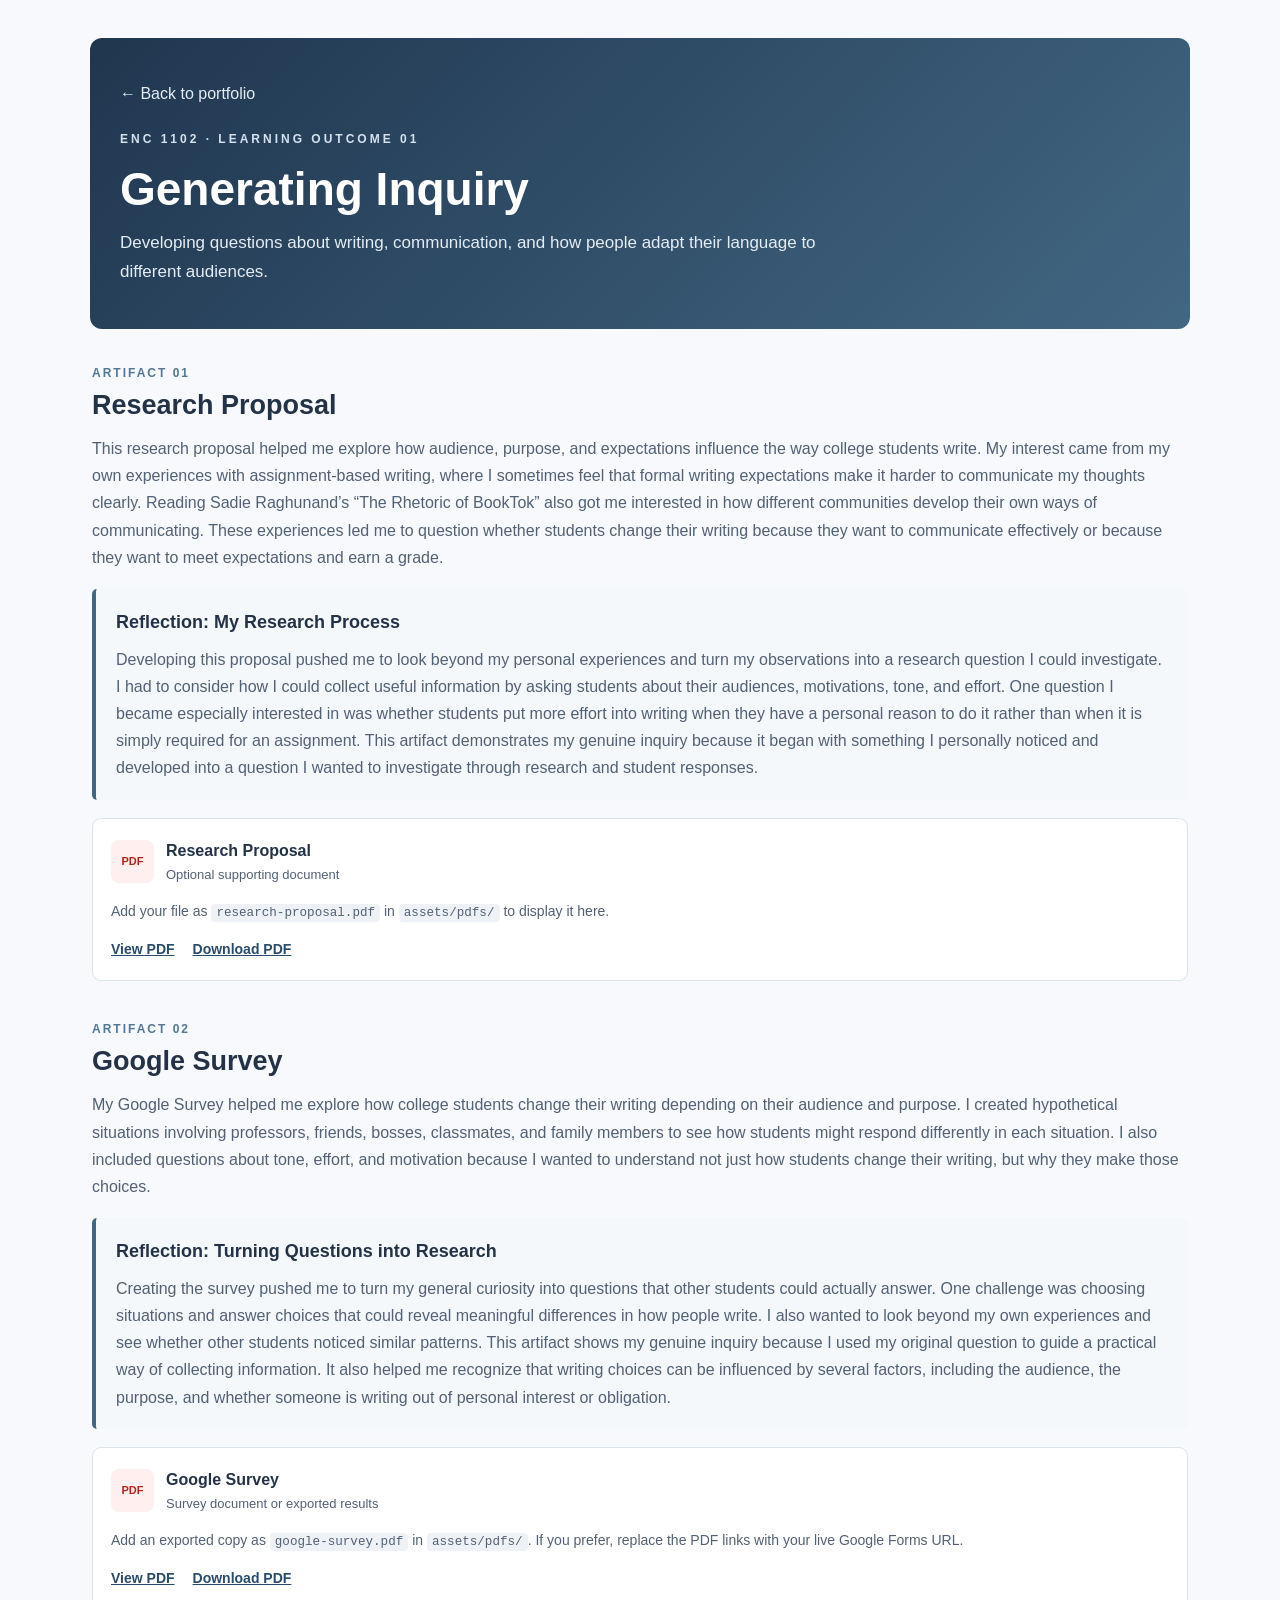
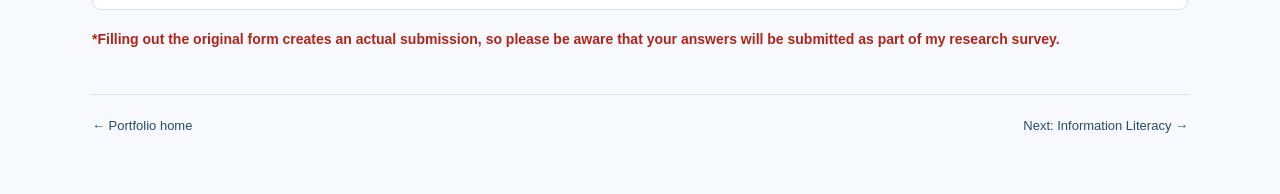
==== outcome-1.html @ f6b04ceb "Add files via upload" ====
<!doctype html>
<html lang="en">
<head>
  <meta charset="utf-8">
  <meta name="viewport" content="width=device-width, initial-scale=1">
  <meta name="description" content="ENC 1102 Learning Outcome 1: Generating Inquiry.">
  <title>Generating Inquiry | Andrew Green</title>
  <link rel="stylesheet" href="style.css">
</head>
<body>
  <div class="site-shell">
    <header class="hero">
      <a class="back-link" href="index.html">← Back to portfolio</a>
      <p class="eyebrow">ENC 1102 · LEARNING OUTCOME 01</p>
      <h1>Generating Inquiry</h1>
      <p class="hero-lede">Developing questions about writing, communication, and how people adapt their language to different audiences.</p>
    </header>

    <main>
      <section class="artifact">
        <p class="section-label">ARTIFACT 01</p>
        <h2>Research Proposal</h2>
        <p class="artifact-description">This research proposal helped me explore how audience, purpose, and expectations influence the way college students write. My interest came from my own experiences with assignment-based writing, where I sometimes feel that formal writing expectations make it harder to communicate my thoughts clearly. Reading Sadie Raghunand’s “The Rhetoric of BookTok” also got me interested in how different communities develop their own ways of communicating. These experiences led me to question whether students change their writing because they want to communicate effectively or because they want to meet expectations and earn a grade.</p>
        <div class="reflection">
          <h3>Reflection: My Research Process</h3>
          <p>Developing this proposal pushed me to look beyond my personal experiences and turn my observations into a research question I could investigate. I had to consider how I could collect useful information by asking students about their audiences, motivations, tone, and effort. One question I became especially interested in was whether students put more effort into writing when they have a personal reason to do it rather than when it is simply required for an assignment. This artifact demonstrates my genuine inquiry because it began with something I personally noticed and developed into a question I wanted to investigate through research and student responses.</p>
        </div>
        <div class="pdf-card">
          <div class="pdf-heading"><span class="pdf-icon">PDF</span><div><strong>Research Proposal</strong><span>Optional supporting document</span></div></div>
          <p class="pdf-note">Add your file as <code>research-proposal.pdf</code> in <code>assets/pdfs/</code> to display it here.</p>
          <div class="pdf-actions"><a href="assets/pdfs/research-proposal.pdf" target="_blank" rel="noopener">View PDF</a><a href="assets/pdfs/research-proposal.pdf" download>Download PDF</a></div>
        </div>
      </section>

      <section class="artifact">
        <p class="section-label">ARTIFACT 02</p>
        <h2>Google Survey</h2>
        <p class="artifact-description">My Google Survey helped me explore how college students change their writing depending on their audience and purpose. I created hypothetical situations involving professors, friends, bosses, classmates, and family members to see how students might respond differently in each situation. I also included questions about tone, effort, and motivation because I wanted to understand not just how students change their writing, but why they make those choices.</p>
        <div class="reflection">
          <h3>Reflection: Turning Questions into Research</h3>
          <p>Creating the survey pushed me to turn my general curiosity into questions that other students could actually answer. One challenge was choosing situations and answer choices that could reveal meaningful differences in how people write. I also wanted to look beyond my own experiences and see whether other students noticed similar patterns. This artifact shows my genuine inquiry because I used my original question to guide a practical way of collecting information. It also helped me recognize that writing choices can be influenced by several factors, including the audience, the purpose, and whether someone is writing out of personal interest or obligation.</p>
        </div>
        <div class="pdf-card">
          <div class="pdf-heading"><span class="pdf-icon">PDF</span><div><strong>Google Survey</strong><span>Survey document or exported results</span></div></div>
          <p class="pdf-note">Add an exported copy as <code>google-survey.pdf</code> in <code>assets/pdfs/</code>. If you prefer, replace the PDF links with your live Google Forms URL.</p>
          <div class="pdf-actions"><a href="assets/pdfs/google-survey.pdf" target="_blank" rel="noopener">View PDF</a><a href="assets/pdfs/google-survey.pdf" download>Download PDF</a></div>
        </div>
        <p class="notice">*Filling out the original form creates an actual submission, so please be aware that your answers will be submitted as part of my research survey.</p>
      </section>
    </main>

    <footer class="site-footer"><a href="index.html">← Portfolio home</a><a href="outcome-2.html">Next: Information Literacy →</a></footer>
  </div>
</body>
</html>
---- style.css ----
:root {
  --navy: #20364f;
  --blue: #426783;
  --ink: #243247;
  --muted: #526174;
  --pale: #f5f8fb;
  --line: #dbe3ec;
  --white: #ffffff;
}

* { box-sizing: border-box; }
html { scroll-behavior: smooth; }
body {
  margin: 0;
  background: #f7f9fc;
  color: var(--ink);
  font-family: Arial, Helvetica, sans-serif;
  line-height: 1.7;
}
a { color: #294b6b; }
.site-shell { width: min(1100px, calc(100% - 40px)); margin: 38px auto; }
.hero {
  padding: 42px 30px;
  margin-bottom: 34px;
  border-radius: 12px;
  color: var(--white);
  background: linear-gradient(135deg, var(--navy), var(--blue));
}
.eyebrow, .section-label, .card-number {
  margin: 0;
  color: #537797;
  font-size: 12px;
  font-weight: 700;
  letter-spacing: 2px;
}
.hero .eyebrow { color: #d4e2ef; letter-spacing: 3px; margin-bottom: 12px; }
.hero h1 { margin: 0 0 12px; font-size: clamp(32px, 5vw, 46px); line-height: 1.2; }
.hero-lede { max-width: 760px; margin: 0; color: #e4edf5; font-size: 17px; }
.back-link { display: inline-block; margin-bottom: 22px; color: #e4edf5; text-decoration: none; }
.back-link:hover { text-decoration: underline; }
main { padding: 0 2px; }
.intro { margin: 0 0 30px; max-width: 780px; }
.intro h2 { margin: 5px 0 10px; font-size: 27px; }
.intro p:last-child, .artifact-description { color: var(--muted); }
.outcome-grid { display: grid; grid-template-columns: repeat(2, minmax(0, 1fr)); gap: 18px; }
.outcome-card {
  display: flex; flex-direction: column; min-height: 245px;
  padding: 25px; border: 1px solid var(--line); border-radius: 10px;
  background: var(--white); color: inherit; text-decoration: none;
  transition: transform .16s ease, box-shadow .16s ease;
}
.outcome-card:hover { transform: translateY(-3px); box-shadow: 0 10px 25px #20364f12; }
.outcome-card h2 { margin: 10px 0 6px; font-size: 25px; }
.outcome-card p { margin: 0 0 18px; color: var(--muted); }
.card-link { margin-top: auto; color: #294b6b; font-weight: 700; }
.artifact { margin: 0 0 38px; }
.artifact h2 { margin: 5px 0 12px; font-size: 27px; line-height: 1.3; }
.artifact-description { margin: 0 0 18px; }
.reflection {
  padding: 18px 20px; border-left: 4px solid var(--blue);
  border-radius: 5px; background: var(--pale);
}
.reflection h3 { margin: 0 0 8px; font-size: 18px; }
.reflection h2 { margin: 0 0 10px; font-size: 22px; }
.reflection p { margin: 0; color: var(--muted); }
.pdf-card { margin-top: 18px; padding: 18px; border: 1px solid var(--line); border-radius: 9px; background: var(--white); }
.pdf-heading { display: flex; align-items: center; gap: 12px; }
.pdf-heading div { display: grid; }
.pdf-heading div span { color: var(--muted); font-size: 13px; }
.pdf-icon {
  display: grid; place-items: center; width: 43px; height: 43px;
  border-radius: 8px; background: #fff0ef; color: #b42318; font-size: 11px; font-weight: 800;
}
.pdf-note { margin: 14px 0; color: var(--muted); font-size: 14px; }
code { padding: 2px 5px; border-radius: 4px; background: #eef2f6; font-size: .9em; }
.pdf-actions { display: flex; flex-wrap: wrap; gap: 18px; font-size: 14px; font-weight: 700; }
.notice { margin: 18px 0 0; color: #b42318; font-size: 14px; font-weight: 700; }
.source-section { margin: 42px 0 28px; }
.source-section h2 { margin: 0 0 8px; font-size: 25px; }
.source-grid { display: grid; grid-template-columns: repeat(auto-fit, minmax(240px, 1fr)); gap: 14px; margin-top: 20px; }
.source-card { padding: 18px; border: 1px solid var(--line); border-radius: 8px; background: var(--white); }
.source-card > span { color: #537797; font-size: 12px; font-weight: 700; }
.source-card h3 { margin: 8px 0; font-size: 17px; }
.source-card p { margin: 0 0 12px; color: var(--muted); font-size: 14px; }
.source-card a { font-size: 14px; font-weight: 700; text-decoration: none; }
.source-card a:hover, .pdf-actions a:hover { text-decoration: underline; }
.closing-reflection { margin: 30px 0; padding: 22px; border: 0; }
.site-footer {
  display: flex; justify-content: space-between; gap: 16px;
  margin-top: 42px; padding: 20px 2px; border-top: 1px solid var(--line);
  color: var(--muted); font-size: 13px;
}
.site-footer a { text-decoration: none; }
.site-footer a:hover { text-decoration: underline; }

@media (max-width: 650px) {
  .site-shell { width: min(100% - 26px, 1100px); margin: 16px auto; }
  .hero { padding: 30px 22px; margin-bottom: 25px; }
  .outcome-grid { grid-template-columns: 1fr; }
  .outcome-card { min-height: 210px; }
  .artifact h2 { font-size: 24px; }
  .site-footer { flex-direction: column; }
}
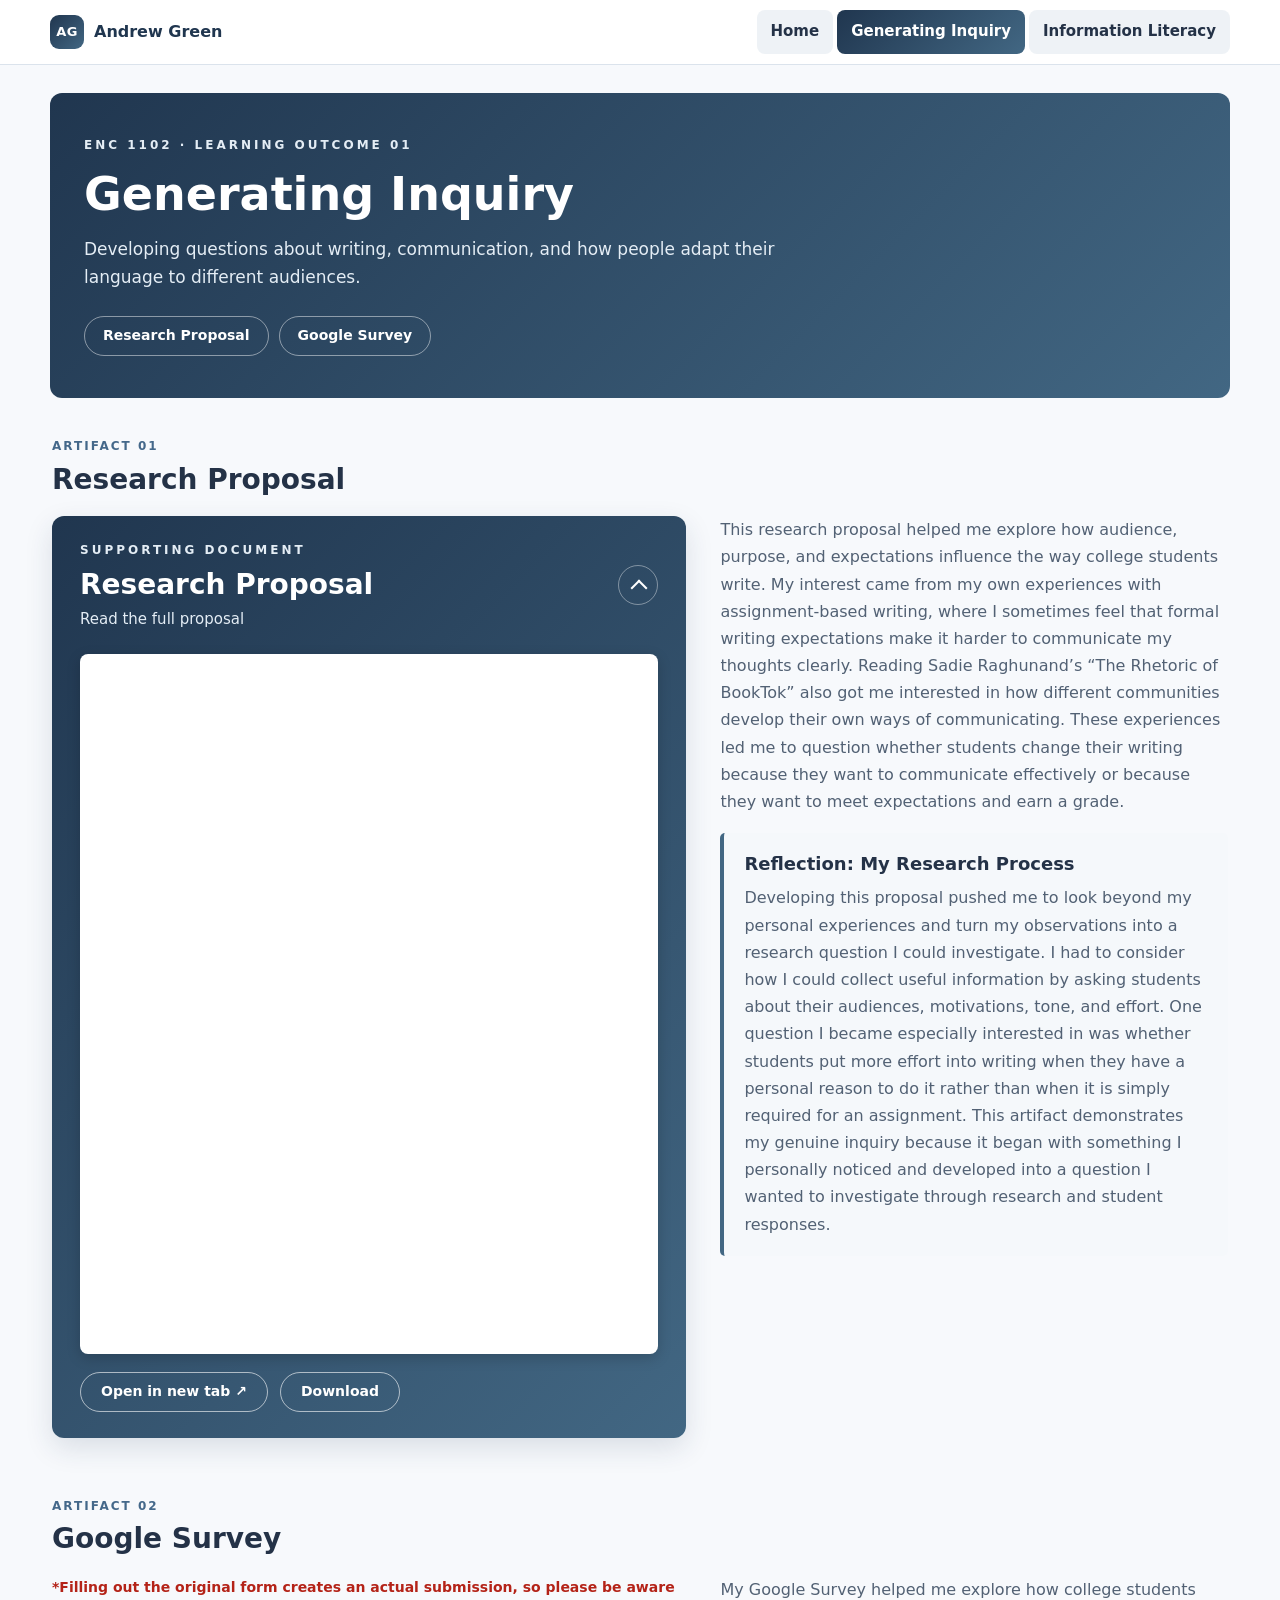
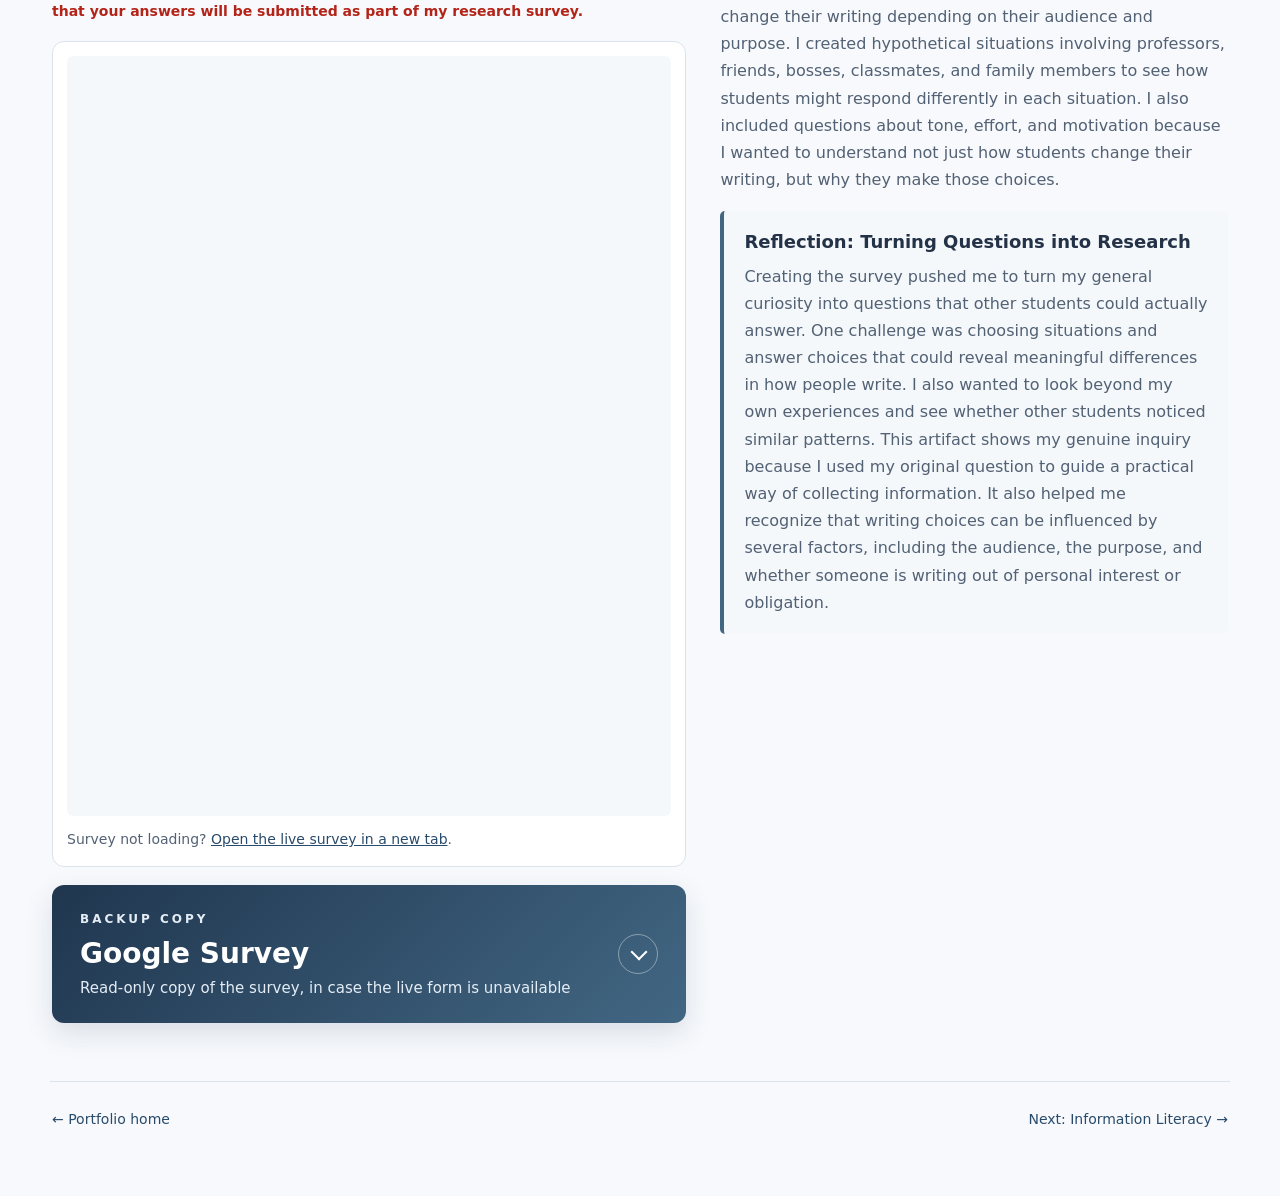
==== commit 686c7c0e: "Reflect, Revise and Refine your ePortfolio" ====
--- a/outcome-1.html
+++ b/outcome-1.html
@@ -1,55 +1,244 @@
 <!doctype html>
 <html lang="en">
-<head>
-  <meta charset="utf-8">
-  <meta name="viewport" content="width=device-width, initial-scale=1">
-  <meta name="description" content="ENC 1102 Learning Outcome 1: Generating Inquiry.">
-  <title>Generating Inquiry | Andrew Green</title>
-  <link rel="stylesheet" href="style.css">
-</head>
-<body>
-  <div class="site-shell">
-    <header class="hero">
-      <a class="back-link" href="index.html">← Back to portfolio</a>
-      <p class="eyebrow">ENC 1102 · LEARNING OUTCOME 01</p>
-      <h1>Generating Inquiry</h1>
-      <p class="hero-lede">Developing questions about writing, communication, and how people adapt their language to different audiences.</p>
+  <head>
+    <meta charset="utf-8" />
+    <meta name="viewport" content="width=device-width, initial-scale=1" />
+    <title>Generating Inquiry | Andrew Green</title>
+    <meta
+      name="description"
+      content="ENC 1102 Learning Outcome 1: Generating Inquiry."
+    />
+    <meta name="theme-color" content="#20364f" />
+    <meta property="og:type" content="website" />
+    <meta property="og:title" content="Generating Inquiry | Andrew Green" />
+    <meta
+      property="og:description"
+      content="ENC 1102 Learning Outcome 1: Generating Inquiry."
+    />
+    <link rel="icon" type="image/x-icon" href="favicon.ico" />
+    <script>
+      document.documentElement.className += " js";
+    </script>
+    <link rel="stylesheet" href="style.css" />
+    <script src="assets/site.js" defer></script>
+  </head>
+  <body id="top">
+    <a class="skip-link" href="#main">Skip to content</a>
+    <header class="site-header">
+      <div class="nav-inner">
+        <a class="brand" href="index.html"
+          ><span class="brand-mark" aria-hidden="true">AG</span
+          ><span>Andrew Green</span></a
+        >
+        <button
+          class="nav-toggle"
+          type="button"
+          aria-expanded="false"
+          aria-controls="site-nav"
+          aria-label="Menu"
+        >
+          <span class="bars" aria-hidden="true"></span>
+        </button>
+        <nav class="site-nav" id="site-nav" aria-label="Main">
+          <a href="index.html">Home</a
+          ><a href="outcome-1.html" aria-current="page">Generating Inquiry</a
+          ><a href="outcome-2.html">Information Literacy</a>
+        </nav>
+      </div>
     </header>
+    <div class="site-shell">
+      <div class="hero">
+        <p class="eyebrow">ENC 1102 · LEARNING OUTCOME 01</p>
+        <h1>Generating Inquiry</h1>
+        <p class="hero-lede">
+          Developing questions about writing, communication, and how people
+          adapt their language to different audiences.
+        </p>
+        <nav class="jump" aria-label="On this page">
+          <a href="#research-proposal">Research Proposal</a
+          ><a href="#google-survey">Google Survey</a>
+        </nav>
+      </div>
 
-    <main>
-      <section class="artifact">
-        <p class="section-label">ARTIFACT 01</p>
-        <h2>Research Proposal</h2>
-        <p class="artifact-description">This research proposal helped me explore how audience, purpose, and expectations influence the way college students write. My interest came from my own experiences with assignment-based writing, where I sometimes feel that formal writing expectations make it harder to communicate my thoughts clearly. Reading Sadie Raghunand’s “The Rhetoric of BookTok” also got me interested in how different communities develop their own ways of communicating. These experiences led me to question whether students change their writing because they want to communicate effectively or because they want to meet expectations and earn a grade.</p>
-        <div class="reflection">
-          <h3>Reflection: My Research Process</h3>
-          <p>Developing this proposal pushed me to look beyond my personal experiences and turn my observations into a research question I could investigate. I had to consider how I could collect useful information by asking students about their audiences, motivations, tone, and effort. One question I became especially interested in was whether students put more effort into writing when they have a personal reason to do it rather than when it is simply required for an assignment. This artifact demonstrates my genuine inquiry because it began with something I personally noticed and developed into a question I wanted to investigate through research and student responses.</p>
-        </div>
-        <div class="pdf-card">
-          <div class="pdf-heading"><span class="pdf-icon">PDF</span><div><strong>Research Proposal</strong><span>Optional supporting document</span></div></div>
-          <p class="pdf-note">Add your file as <code>research-proposal.pdf</code> in <code>assets/pdfs/</code> to display it here.</p>
-          <div class="pdf-actions"><a href="assets/pdfs/research-proposal.pdf" target="_blank" rel="noopener">View PDF</a><a href="assets/pdfs/research-proposal.pdf" download>Download PDF</a></div>
-        </div>
-      </section>
+      <main id="main" tabindex="-1">
+        <section
+          class="artifact"
+          id="research-proposal"
+          aria-labelledby="h-research-proposal"
+        >
+          <div class="artifact-head">
+            <p class="section-label">ARTIFACT 01</p>
+            <h2 id="h-research-proposal">Research Proposal</h2>
+          </div>
+          <div class="split">
+            <div class="split-media">
+              <details class="doc-panel" open>
+                <summary>
+                  <span
+                    ><span class="doc-eyebrow">SUPPORTING DOCUMENT</span
+                    ><span class="doc-title">Research Proposal</span
+                    ><span class="doc-sub">Read the full proposal</span></span
+                  ><span class="doc-chevron" aria-hidden="true"></span>
+                </summary>
+                <div class="doc-body">
+                  <iframe
+                    class="doc-frame"
+                    src="assets/pdfs/research-proposal.pdf#view=FitH"
+                    title="Research Proposal document"
+                    loading="lazy"
+                  ></iframe>
+                  <div class="doc-actions">
+                    <a
+                      href="assets/pdfs/research-proposal.pdf"
+                      target="_blank"
+                      rel="noopener"
+                      >Open in new tab ↗</a
+                    ><a href="assets/pdfs/research-proposal.pdf" download
+                      >Download</a
+                    >
+                  </div>
+                </div>
+              </details>
+            </div>
+            <div class="split-text">
+              <p class="artifact-description">
+                This research proposal helped me explore how audience, purpose,
+                and expectations influence the way college students write. My
+                interest came from my own experiences with assignment-based
+                writing, where I sometimes feel that formal writing expectations
+                make it harder to communicate my thoughts clearly. Reading Sadie
+                Raghunand’s “The Rhetoric of BookTok” also got me interested in
+                how different communities develop their own ways of
+                communicating. These experiences led me to question whether
+                students change their writing because they want to communicate
+                effectively or because they want to meet expectations and earn a
+                grade.
+              </p>
+              <div class="reflection">
+                <h3>Reflection: My Research Process</h3>
+                <p>
+                  Developing this proposal pushed me to look beyond my personal
+                  experiences and turn my observations into a research question
+                  I could investigate. I had to consider how I could collect
+                  useful information by asking students about their audiences,
+                  motivations, tone, and effort. One question I became
+                  especially interested in was whether students put more effort
+                  into writing when they have a personal reason to do it rather
+                  than when it is simply required for an assignment. This
+                  artifact demonstrates my genuine inquiry because it began with
+                  something I personally noticed and developed into a question I
+                  wanted to investigate through research and student responses.
+                </p>
+              </div>
+            </div>
+          </div>
+        </section>
 
-      <section class="artifact">
-        <p class="section-label">ARTIFACT 02</p>
-        <h2>Google Survey</h2>
-        <p class="artifact-description">My Google Survey helped me explore how college students change their writing depending on their audience and purpose. I created hypothetical situations involving professors, friends, bosses, classmates, and family members to see how students might respond differently in each situation. I also included questions about tone, effort, and motivation because I wanted to understand not just how students change their writing, but why they make those choices.</p>
-        <div class="reflection">
-          <h3>Reflection: Turning Questions into Research</h3>
-          <p>Creating the survey pushed me to turn my general curiosity into questions that other students could actually answer. One challenge was choosing situations and answer choices that could reveal meaningful differences in how people write. I also wanted to look beyond my own experiences and see whether other students noticed similar patterns. This artifact shows my genuine inquiry because I used my original question to guide a practical way of collecting information. It also helped me recognize that writing choices can be influenced by several factors, including the audience, the purpose, and whether someone is writing out of personal interest or obligation.</p>
-        </div>
-        <div class="pdf-card">
-          <div class="pdf-heading"><span class="pdf-icon">PDF</span><div><strong>Google Survey</strong><span>Survey document or exported results</span></div></div>
-          <p class="pdf-note">Add an exported copy as <code>google-survey.pdf</code> in <code>assets/pdfs/</code>. If you prefer, replace the PDF links with your live Google Forms URL.</p>
-          <div class="pdf-actions"><a href="assets/pdfs/google-survey.pdf" target="_blank" rel="noopener">View PDF</a><a href="assets/pdfs/google-survey.pdf" download>Download PDF</a></div>
-        </div>
-        <p class="notice">*Filling out the original form creates an actual submission, so please be aware that your answers will be submitted as part of my research survey.</p>
-      </section>
-    </main>
+        <section
+          class="artifact"
+          id="google-survey"
+          aria-labelledby="h-google-survey"
+        >
+          <div class="artifact-head">
+            <p class="section-label">ARTIFACT 02</p>
+            <h2 id="h-google-survey">Google Survey</h2>
+          </div>
+          <div class="split">
+            <div class="split-media">
+              <p class="notice">
+                *Filling out the original form creates an actual submission, so
+                please be aware that your answers will be submitted as part of
+                my research survey.
+              </p>
+              <div class="survey-embed">
+                <iframe
+                  class="survey-frame"
+                  src="https://docs.google.com/forms/d/e/1FAIpQLSekz3GhwXS84JkmCyIi5r4LxIv-YNMkWBU6Z1KGNJODRL1lNA/viewform?embedded=true"
+                  title="How College Students Change Their Writing for Different Audiences (Google Form)"
+                  loading="lazy"
+                  >Loading survey&hellip;</iframe
+                >
+                <p class="pdf-note">
+                  Survey not loading?
+                  <a
+                    href="https://docs.google.com/forms/d/e/1FAIpQLSekz3GhwXS84JkmCyIi5r4LxIv-YNMkWBU6Z1KGNJODRL1lNA/viewform"
+                    target="_blank"
+                    rel="noopener"
+                    >Open the live survey in a new tab</a
+                  >.
+                </p>
+              </div>
+              <details class="doc-panel">
+                <summary>
+                  <span
+                    ><span class="doc-eyebrow">BACKUP COPY</span
+                    ><span class="doc-title">Google Survey</span
+                    ><span class="doc-sub"
+                      >Read-only copy of the survey, in case the live form is
+                      unavailable</span
+                    ></span
+                  ><span class="doc-chevron" aria-hidden="true"></span>
+                </summary>
+                <div class="doc-body">
+                  <iframe
+                    class="doc-frame"
+                    src="assets/pdfs/google-survey.pdf#view=FitH"
+                    title="Google Survey backup copy"
+                    loading="lazy"
+                  ></iframe>
+                  <div class="doc-actions">
+                    <a
+                      href="assets/pdfs/google-survey.pdf"
+                      target="_blank"
+                      rel="noopener"
+                      >Open in new tab ↗</a
+                    ><a href="assets/pdfs/google-survey.pdf" download
+                      >Download</a
+                    >
+                  </div>
+                </div>
+              </details>
+            </div>
+            <div class="split-text">
+              <p class="artifact-description">
+                My Google Survey helped me explore how college students change
+                their writing depending on their audience and purpose. I created
+                hypothetical situations involving professors, friends, bosses,
+                classmates, and family members to see how students might respond
+                differently in each situation. I also included questions about
+                tone, effort, and motivation because I wanted to understand not
+                just how students change their writing, but why they make those
+                choices.
+              </p>
+              <div class="reflection">
+                <h3>Reflection: Turning Questions into Research</h3>
+                <p>
+                  Creating the survey pushed me to turn my general curiosity
+                  into questions that other students could actually answer. One
+                  challenge was choosing situations and answer choices that
+                  could reveal meaningful differences in how people write. I
+                  also wanted to look beyond my own experiences and see whether
+                  other students noticed similar patterns. This artifact shows
+                  my genuine inquiry because I used my original question to
+                  guide a practical way of collecting information. It also
+                  helped me recognize that writing choices can be influenced by
+                  several factors, including the audience, the purpose, and
+                  whether someone is writing out of personal interest or
+                  obligation.
+                </p>
+              </div>
+            </div>
+          </div>
+        </section>
+      </main>
 
-    <footer class="site-footer"><a href="index.html">← Portfolio home</a><a href="outcome-2.html">Next: Information Literacy →</a></footer>
-  </div>
-</body>
+      <footer class="site-footer">
+        <a href="index.html">← Portfolio home</a
+        ><a href="outcome-2.html">Next: Information Literacy →</a>
+      </footer>
+    </div>
+    <a class="to-top" href="#top" aria-label="Back to top"
+      ><span aria-hidden="true">↑</span></a
+    >
+  </body>
 </html>
--- a/style.css
+++ b/style.css
@@ -6,98 +6,785 @@
   --pale: #f5f8fb;
   --line: #dbe3ec;
   --white: #ffffff;
-}
-
-* { box-sizing: border-box; }
-html { scroll-behavior: smooth; }
+  --label: #44688a;
+  --sticky-offset: 88px;
+}
+
+* {
+  box-sizing: border-box;
+}
+html {
+  scroll-behavior: smooth;
+  scroll-padding-top: 84px;
+  -webkit-text-size-adjust: 100%;
+}
 body {
   margin: 0;
   background: #f7f9fc;
   color: var(--ink);
-  font-family: Arial, Helvetica, sans-serif;
+  font-family:
+    system-ui,
+    -apple-system,
+    "Segoe UI",
+    Roboto,
+    Arial,
+    Helvetica,
+    sans-serif;
   line-height: 1.7;
 }
-a { color: #294b6b; }
-.site-shell { width: min(1100px, calc(100% - 40px)); margin: 38px auto; }
+a {
+  color: #294b6b;
+}
+:focus-visible {
+  outline: 3px solid #2f6fb0;
+  outline-offset: 3px;
+  border-radius: 3px;
+}
+main:focus {
+  outline: none;
+}
+.hero :focus-visible,
+.doc-panel :focus-visible {
+  outline-color: #ffffff;
+}
+
+.sr-only {
+  position: absolute;
+  width: 1px;
+  height: 1px;
+  overflow: hidden;
+  clip: rect(0 0 0 0);
+  white-space: nowrap;
+}
+.skip-link {
+  position: absolute;
+  left: 12px;
+  top: -64px;
+  z-index: 100;
+  padding: 10px 18px;
+  border-radius: 0 0 8px 8px;
+  background: var(--navy);
+  color: var(--white);
+  font-weight: 700;
+  text-decoration: none;
+  transition: top 0.15s ease;
+}
+.skip-link:focus {
+  top: 0;
+}
+
+/* ---------- Site navigation ---------- */
+.site-header {
+  position: sticky;
+  top: 0;
+  z-index: 50;
+  background: rgba(255, 255, 255, 0.95);
+  border-bottom: 1px solid var(--line);
+  backdrop-filter: saturate(1.4) blur(8px);
+}
+.nav-inner {
+  display: flex;
+  align-items: center;
+  justify-content: space-between;
+  gap: 16px;
+  width: min(1180px, calc(100% - 40px));
+  min-height: 64px;
+  margin: 0 auto;
+}
+.brand {
+  display: inline-flex;
+  align-items: center;
+  gap: 10px;
+  min-height: 44px;
+  color: var(--navy);
+  font-weight: 700;
+  text-decoration: none;
+}
+.brand-mark {
+  display: grid;
+  place-items: center;
+  width: 34px;
+  height: 34px;
+  border-radius: 9px;
+  background: linear-gradient(135deg, var(--navy), var(--blue));
+  color: var(--white);
+  font-size: 13px;
+  letter-spacing: 0.5px;
+}
+.site-nav {
+  display: flex;
+  align-items: center;
+  gap: 4px;
+}
+.site-nav a {
+  display: inline-flex;
+  align-items: center;
+  min-height: 44px;
+  padding: 0 14px;
+  border-radius: 8px;
+  color: var(--ink);
+  font-size: 15px;
+  font-weight: 600;
+  text-decoration: none;
+  background: #eef2f6; /* Subtle grey button look for unselected pages */
+  transition:
+    background 0.16s ease,
+    color 0.16s ease;
+}
+.site-nav a:hover {
+  background: #e2e8f0;
+  color: var(--navy);
+}
+.site-nav a[aria-current="page"] {
+  background: linear-gradient(
+    135deg,
+    var(--navy),
+    var(--blue)
+  ); /* Full blue gradient on active button */
+  color: var(--white);
+  box-shadow: none;
+}
+.nav-toggle {
+  display: none;
+  width: 44px;
+  height: 44px;
+  padding: 0;
+  cursor: pointer;
+  border: 1px solid var(--line);
+  border-radius: 8px;
+  background: var(--white);
+  align-items: center;
+  justify-content: center;
+}
+.bars,
+.bars::before,
+.bars::after {
+  display: block;
+  width: 20px;
+  height: 2px;
+  border-radius: 2px;
+  background: var(--navy);
+  transition:
+    transform 0.2s ease,
+    opacity 0.2s ease;
+}
+.bars {
+  position: relative;
+}
+.bars::before,
+.bars::after {
+  content: "";
+  position: absolute;
+  left: 0;
+}
+.bars::before {
+  top: -6px;
+}
+.bars::after {
+  top: 6px;
+}
+.nav-toggle[aria-expanded="true"] .bars {
+  background: transparent;
+}
+.nav-toggle[aria-expanded="true"] .bars::before {
+  top: 0;
+  transform: rotate(45deg);
+}
+.nav-toggle[aria-expanded="true"] .bars::after {
+  top: 0;
+  transform: rotate(-45deg);
+}
+
+/* ---------- Layout ---------- */
+.site-shell {
+  width: min(1180px, calc(100% - 40px));
+  margin: 28px auto 38px;
+}
 .hero {
-  padding: 42px 30px;
-  margin-bottom: 34px;
+  padding: 42px 34px;
+  margin-bottom: 38px;
   border-radius: 12px;
   color: var(--white);
   background: linear-gradient(135deg, var(--navy), var(--blue));
 }
-.eyebrow, .section-label, .card-number {
+.eyebrow,
+.section-label,
+.card-number {
   margin: 0;
-  color: #537797;
+  color: var(--label);
   font-size: 12px;
   font-weight: 700;
   letter-spacing: 2px;
 }
-.hero .eyebrow { color: #d4e2ef; letter-spacing: 3px; margin-bottom: 12px; }
-.hero h1 { margin: 0 0 12px; font-size: clamp(32px, 5vw, 46px); line-height: 1.2; }
-.hero-lede { max-width: 760px; margin: 0; color: #e4edf5; font-size: 17px; }
-.back-link { display: inline-block; margin-bottom: 22px; color: #e4edf5; text-decoration: none; }
-.back-link:hover { text-decoration: underline; }
-main { padding: 0 2px; }
-.intro { margin: 0 0 30px; max-width: 780px; }
-.intro h2 { margin: 5px 0 10px; font-size: 27px; }
-.intro p:last-child, .artifact-description { color: var(--muted); }
-.outcome-grid { display: grid; grid-template-columns: repeat(2, minmax(0, 1fr)); gap: 18px; }
+.hero .eyebrow {
+  color: #e4edf5;
+  letter-spacing: 3px;
+  margin-bottom: 12px;
+}
+.hero h1 {
+  margin: 0 0 12px;
+  font-size: clamp(32px, 5vw, 46px);
+  line-height: 1.2;
+}
+.hero-lede {
+  max-width: 760px;
+  margin: 0;
+  color: #e4edf5;
+  font-size: 17px;
+}
+.jump {
+  display: flex;
+  flex-wrap: wrap;
+  gap: 10px;
+  margin-top: 24px;
+}
+.jump a {
+  display: inline-flex;
+  align-items: center;
+  min-height: 40px;
+  padding: 0 18px;
+  border: 1px solid #ffffff77;
+  border-radius: 999px;
+  color: var(--white);
+  font-size: 14px;
+  font-weight: 700;
+  text-decoration: none;
+  transition:
+    background 0.16s ease,
+    color 0.16s ease;
+}
+.jump a:hover {
+  background: var(--white);
+  color: var(--navy);
+}
+.stats {
+  display: flex;
+  flex-wrap: wrap;
+  gap: 14px 44px;
+  margin: 28px 0 0;
+  padding: 0;
+  list-style: none;
+}
+.stats li {
+  display: grid;
+  line-height: 1.25;
+}
+.stats strong {
+  font-size: 34px;
+}
+.stats span {
+  color: #e4edf5;
+  font-size: 14px;
+}
+main {
+  padding: 0 2px;
+}
+.intro {
+  margin: 0 0 30px;
+  max-width: 780px;
+}
+.intro h2 {
+  margin: 5px 0 10px;
+  font-size: 27px;
+  line-height: 1.3;
+}
+.intro p:last-child,
+.artifact-description {
+  color: var(--muted);
+}
+
+.outcome-grid {
+  display: grid;
+  grid-template-columns: repeat(2, minmax(0, 1fr));
+  gap: 18px;
+}
 .outcome-card {
-  display: flex; flex-direction: column; min-height: 245px;
-  padding: 25px; border: 1px solid var(--line); border-radius: 10px;
-  background: var(--white); color: inherit; text-decoration: none;
-  transition: transform .16s ease, box-shadow .16s ease;
-}
-.outcome-card:hover { transform: translateY(-3px); box-shadow: 0 10px 25px #20364f12; }
-.outcome-card h2 { margin: 10px 0 6px; font-size: 25px; }
-.outcome-card p { margin: 0 0 18px; color: var(--muted); }
-.card-link { margin-top: auto; color: #294b6b; font-weight: 700; }
-.artifact { margin: 0 0 38px; }
-.artifact h2 { margin: 5px 0 12px; font-size: 27px; line-height: 1.3; }
-.artifact-description { margin: 0 0 18px; }
+  display: flex;
+  flex-direction: column;
+  min-height: 270px;
+  padding: 26px;
+  border: 1px solid var(--line);
+  border-radius: 10px;
+  background: var(--white);
+  color: inherit;
+  text-decoration: none;
+  transition:
+    transform 0.16s ease,
+    box-shadow 0.16s ease,
+    border-color 0.16s ease;
+}
+.outcome-card:hover {
+  transform: translateY(-3px);
+  box-shadow: 0 10px 25px #20364f18;
+  border-color: #b9cadb;
+}
+.outcome-card h2 {
+  margin: 10px 0 6px;
+  font-size: 25px;
+  line-height: 1.3;
+}
+.outcome-card p {
+  margin: 0 0 16px;
+  color: var(--muted);
+}
+.chips {
+  display: flex;
+  flex-wrap: wrap;
+  gap: 8px;
+  margin: 0 0 18px;
+  padding: 0;
+  list-style: none;
+}
+.chips li {
+  padding: 3px 12px;
+  border-radius: 999px;
+  background: #e8eff6;
+  color: var(--navy);
+  font-size: 13px;
+  font-weight: 600;
+}
+.card-link {
+  margin-top: auto;
+  color: #294b6b;
+  font-weight: 700;
+}
+
+/* ---------- Artifacts: media left, text right ---------- */
+.artifact {
+  margin: 0 0 58px;
+  scroll-margin-top: 84px;
+}
+.artifact-head {
+  margin-bottom: 18px;
+}
+.artifact-head h2 {
+  margin: 5px 0 0;
+  font-size: 28px;
+  line-height: 1.3;
+}
+.split {
+  display: grid;
+  grid-template-columns: minmax(0, 1.25fr) minmax(0, 1fr);
+  gap: 34px;
+  align-items: start;
+}
+.split-text {
+  position: sticky;
+  top: var(--sticky-offset);
+}
+.split-media > * + * {
+  margin-top: 18px;
+}
+.split-text .artifact-description {
+  margin: 0 0 18px;
+}
+.split.two-text {
+  grid-template-columns: repeat(2, minmax(0, 1fr));
+}
+.split.two-text .artifact-description {
+  margin: 0;
+}
 .reflection {
-  padding: 18px 20px; border-left: 4px solid var(--blue);
-  border-radius: 5px; background: var(--pale);
-}
-.reflection h3 { margin: 0 0 8px; font-size: 18px; }
-.reflection h2 { margin: 0 0 10px; font-size: 22px; }
-.reflection p { margin: 0; color: var(--muted); }
-.pdf-card { margin-top: 18px; padding: 18px; border: 1px solid var(--line); border-radius: 9px; background: var(--white); }
-.pdf-heading { display: flex; align-items: center; gap: 12px; }
-.pdf-heading div { display: grid; }
-.pdf-heading div span { color: var(--muted); font-size: 13px; }
-.pdf-icon {
-  display: grid; place-items: center; width: 43px; height: 43px;
-  border-radius: 8px; background: #fff0ef; color: #b42318; font-size: 11px; font-weight: 800;
-}
-.pdf-note { margin: 14px 0; color: var(--muted); font-size: 14px; }
-code { padding: 2px 5px; border-radius: 4px; background: #eef2f6; font-size: .9em; }
-.pdf-actions { display: flex; flex-wrap: wrap; gap: 18px; font-size: 14px; font-weight: 700; }
-.notice { margin: 18px 0 0; color: #b42318; font-size: 14px; font-weight: 700; }
-.source-section { margin: 42px 0 28px; }
-.source-section h2 { margin: 0 0 8px; font-size: 25px; }
-.source-grid { display: grid; grid-template-columns: repeat(auto-fit, minmax(240px, 1fr)); gap: 14px; margin-top: 20px; }
-.source-card { padding: 18px; border: 1px solid var(--line); border-radius: 8px; background: var(--white); }
-.source-card > span { color: #537797; font-size: 12px; font-weight: 700; }
-.source-card h3 { margin: 8px 0; font-size: 17px; }
-.source-card p { margin: 0 0 12px; color: var(--muted); font-size: 14px; }
-.source-card a { font-size: 14px; font-weight: 700; text-decoration: none; }
-.source-card a:hover, .pdf-actions a:hover { text-decoration: underline; }
-.closing-reflection { margin: 30px 0; padding: 22px; border: 0; }
+  padding: 18px 20px;
+  border-left: 4px solid var(--blue);
+  border-radius: 5px;
+  background: var(--pale);
+}
+.reflection h3 {
+  margin: 0 0 8px;
+  font-size: 18px;
+  line-height: 1.4;
+}
+.reflection h2 {
+  margin: 0 0 10px;
+  font-size: 22px;
+}
+.reflection p {
+  margin: 0;
+  color: var(--muted);
+}
+.pdf-note {
+  margin: 14px 0;
+  color: var(--muted);
+  font-size: 14px;
+}
+.notice {
+  margin: 0;
+  color: #b42318;
+  font-size: 14px;
+  font-weight: 700;
+}
+
+/* ---------- Document panels ---------- */
+.doc-panel {
+  overflow: hidden;
+  border-radius: 12px;
+  color: var(--white);
+  background: linear-gradient(135deg, var(--navy), var(--blue));
+  box-shadow: 0 10px 28px #20364f22;
+}
+.doc-panel summary {
+  display: flex;
+  align-items: center;
+  justify-content: space-between;
+  gap: 20px;
+  padding: 24px 28px;
+  cursor: pointer;
+  list-style: none;
+}
+.doc-panel summary::-webkit-details-marker {
+  display: none;
+}
+.doc-panel summary:hover .doc-chevron {
+  background: #ffffff30;
+}
+.doc-eyebrow {
+  display: block;
+  margin-bottom: 6px;
+  color: #e4edf5;
+  font-size: 12px;
+  font-weight: 700;
+  letter-spacing: 3px;
+}
+.doc-title {
+  display: block;
+  font-size: clamp(21px, 2.6vw, 28px);
+  font-weight: 700;
+  line-height: 1.25;
+}
+.doc-sub {
+  display: block;
+  margin-top: 6px;
+  color: #e4edf5;
+  font-size: 15px;
+  line-height: 1.5;
+}
+.doc-chevron {
+  position: relative;
+  flex: none;
+  width: 40px;
+  height: 40px;
+  border: 1px solid #ffffff66;
+  border-radius: 50%;
+  transition: background 0.16s ease;
+}
+.doc-chevron::before {
+  content: "";
+  position: absolute;
+  left: 14px;
+  top: 11px;
+  width: 10px;
+  height: 10px;
+  border-right: 2px solid #fff;
+  border-bottom: 2px solid #fff;
+  transform: rotate(45deg);
+  transition: transform 0.2s ease;
+}
+.doc-panel[open] .doc-chevron::before {
+  top: 16px;
+  transform: rotate(-135deg);
+}
+.doc-body {
+  padding: 0 28px 26px;
+}
+.doc-frame {
+  display: block;
+  width: 100%;
+  height: 700px;
+  border: 0;
+  border-radius: 8px;
+  background: var(--white);
+  box-shadow: 0 4px 14px #0000002e;
+}
+.doc-actions {
+  display: flex;
+  flex-wrap: wrap;
+  gap: 12px;
+  margin-top: 18px;
+}
+.doc-actions a {
+  display: inline-flex;
+  align-items: center;
+  min-height: 40px;
+  padding: 0 20px;
+  border: 1px solid #ffffff99;
+  border-radius: 999px;
+  color: var(--white);
+  font-size: 14px;
+  font-weight: 700;
+  text-decoration: none;
+  transition:
+    background 0.16s ease,
+    color 0.16s ease;
+}
+.doc-actions a:hover {
+  background: var(--white);
+  color: var(--navy);
+}
+
+.survey-embed {
+  padding: 14px;
+  border: 1px solid var(--line);
+  border-radius: 12px;
+  background: var(--white);
+}
+.survey-frame {
+  display: block;
+  width: 100%;
+  height: 760px;
+  border: 0;
+  border-radius: 6px;
+  background: var(--pale);
+}
+.survey-embed .pdf-note {
+  margin: 12px 0 0;
+}
+
+/* ---------- Sources ---------- */
+.source-section {
+  margin: 20px 0 28px;
+  scroll-margin-top: 84px;
+}
+.source-section h2 {
+  margin: 0 0 8px;
+  font-size: 27px;
+  line-height: 1.3;
+}
+.source-grid {
+  display: grid;
+  grid-template-columns: repeat(auto-fit, minmax(260px, 1fr));
+  gap: 14px;
+  margin-top: 20px;
+}
+.source-card {
+  padding: 18px;
+  border: 1px solid var(--line);
+  border-radius: 8px;
+  background: var(--white);
+  transition:
+    transform 0.16s ease,
+    box-shadow 0.16s ease;
+}
+.source-card:hover {
+  transform: translateY(-2px);
+  box-shadow: 0 8px 20px #20364f14;
+}
+.source-card > span {
+  color: var(--label);
+  font-size: 12px;
+  font-weight: 700;
+}
+.source-card h3 {
+  margin: 8px 0;
+  font-size: 17px;
+  line-height: 1.4;
+}
+.source-card p {
+  margin: 0 0 12px;
+  color: var(--muted);
+  font-size: 14px;
+}
+.source-card a {
+  display: inline-block;
+  padding: 4px 0;
+  font-size: 14px;
+  font-weight: 700;
+  text-decoration: none;
+}
+.source-card a:hover {
+  text-decoration: underline;
+}
+.closing-reflection {
+  margin: 30px 0;
+  padding: 22px;
+  border: 0;
+}
+
 .site-footer {
-  display: flex; justify-content: space-between; gap: 16px;
-  margin-top: 42px; padding: 20px 2px; border-top: 1px solid var(--line);
-  color: var(--muted); font-size: 13px;
-}
-.site-footer a { text-decoration: none; }
-.site-footer a:hover { text-decoration: underline; }
-
+  display: flex;
+  justify-content: space-between;
+  gap: 16px;
+  margin-top: 42px;
+  padding: 20px 2px;
+  border-top: 1px solid var(--line);
+  color: var(--muted);
+  font-size: 14px;
+}
+.site-footer a {
+  display: inline-block;
+  padding: 6px 0;
+  text-decoration: none;
+}
+.site-footer a:hover {
+  text-decoration: underline;
+}
+
+.to-top {
+  position: fixed;
+  right: 20px;
+  bottom: 20px;
+  z-index: 40;
+  display: grid;
+  place-items: center;
+  width: 48px;
+  height: 48px;
+  border-radius: 50%;
+  background: var(--navy);
+  color: var(--white);
+  font-size: 22px;
+  text-decoration: none;
+  box-shadow: 0 6px 18px #20364f44;
+  opacity: 0;
+  visibility: hidden;
+  transform: translateY(8px);
+  transition:
+    opacity 0.2s ease,
+    transform 0.2s ease,
+    visibility 0.2s;
+}
+.to-top.show {
+  opacity: 1;
+  visibility: visible;
+  transform: none;
+}
+.to-top:hover {
+  background: var(--blue);
+}
+
+/* ---------- Responsive ---------- */
+@media (max-width: 900px) {
+  .split,
+  .split.two-text {
+    grid-template-columns: 1fr;
+    gap: 22px;
+  }
+  .split-text {
+    position: static;
+    order: -1;
+  }
+  .doc-frame {
+    height: 560px;
+  }
+}
+@media (max-width: 760px) {
+  .nav-inner {
+    flex-wrap: wrap;
+  }
+  .site-nav {
+    flex-wrap: wrap;
+    width: 100%;
+    padding-bottom: 8px;
+  }
+  .js .nav-inner {
+    flex-wrap: nowrap;
+  }
+  .js .nav-toggle {
+    display: inline-flex;
+  }
+  .js .site-nav {
+    display: none;
+    position: absolute;
+    top: 100%;
+    left: 0;
+    right: 0;
+    flex-direction: column;
+    align-items: stretch;
+    gap: 2px;
+    width: auto;
+    padding: 8px 20px 14px;
+    background: var(--white);
+    border-bottom: 1px solid var(--line);
+    box-shadow: 0 12px 24px #20364f18;
+  }
+  .js .site-nav.open {
+    display: flex;
+  }
+}
 @media (max-width: 650px) {
-  .site-shell { width: min(100% - 26px, 1100px); margin: 16px auto; }
-  .hero { padding: 30px 22px; margin-bottom: 25px; }
-  .outcome-grid { grid-template-columns: 1fr; }
-  .outcome-card { min-height: 210px; }
-  .artifact h2 { font-size: 24px; }
-  .site-footer { flex-direction: column; }
-}
+  .site-shell {
+    width: min(100% - 26px, 1180px);
+    margin: 16px auto;
+  }
+  .hero {
+    padding: 30px 22px;
+    margin-bottom: 25px;
+  }
+  .outcome-grid {
+    grid-template-columns: 1fr;
+  }
+  .outcome-card {
+    min-height: 0;
+  }
+  .artifact-head h2 {
+    font-size: 24px;
+  }
+  .site-footer {
+    flex-direction: column;
+    gap: 4px;
+  }
+  .doc-panel summary {
+    padding: 20px;
+  }
+  .doc-body {
+    padding: 0 14px 18px;
+  }
+  .doc-frame {
+    height: 480px;
+  }
+  .survey-frame {
+    height: 720px;
+  }
+  .to-top {
+    right: 14px;
+    bottom: 14px;
+  }
+}
+
+@media (prefers-reduced-motion: reduce) {
+  html {
+    scroll-behavior: auto;
+  }
+  *,
+  *::before,
+  *::after {
+    transition: none !important;
+  }
+}
+
+@media print {
+  .site-header,
+  .skip-link,
+  .to-top,
+  .jump,
+  .doc-actions,
+  .doc-chevron {
+    display: none !important;
+  }
+  body {
+    background: #fff;
+  }
+  .hero,
+  .doc-panel {
+    background: none;
+    color: #000;
+    box-shadow: none;
+    border: 1px solid #999;
+  }
+  .hero-lede,
+  .hero .eyebrow,
+  .doc-eyebrow,
+  .doc-sub,
+  .stats span {
+    color: #333;
+  }
+  .doc-frame,
+  .survey-frame {
+    display: none;
+  }
+  .split {
+    display: block;
+  }
+  .split-text {
+    position: static;
+  }
+}
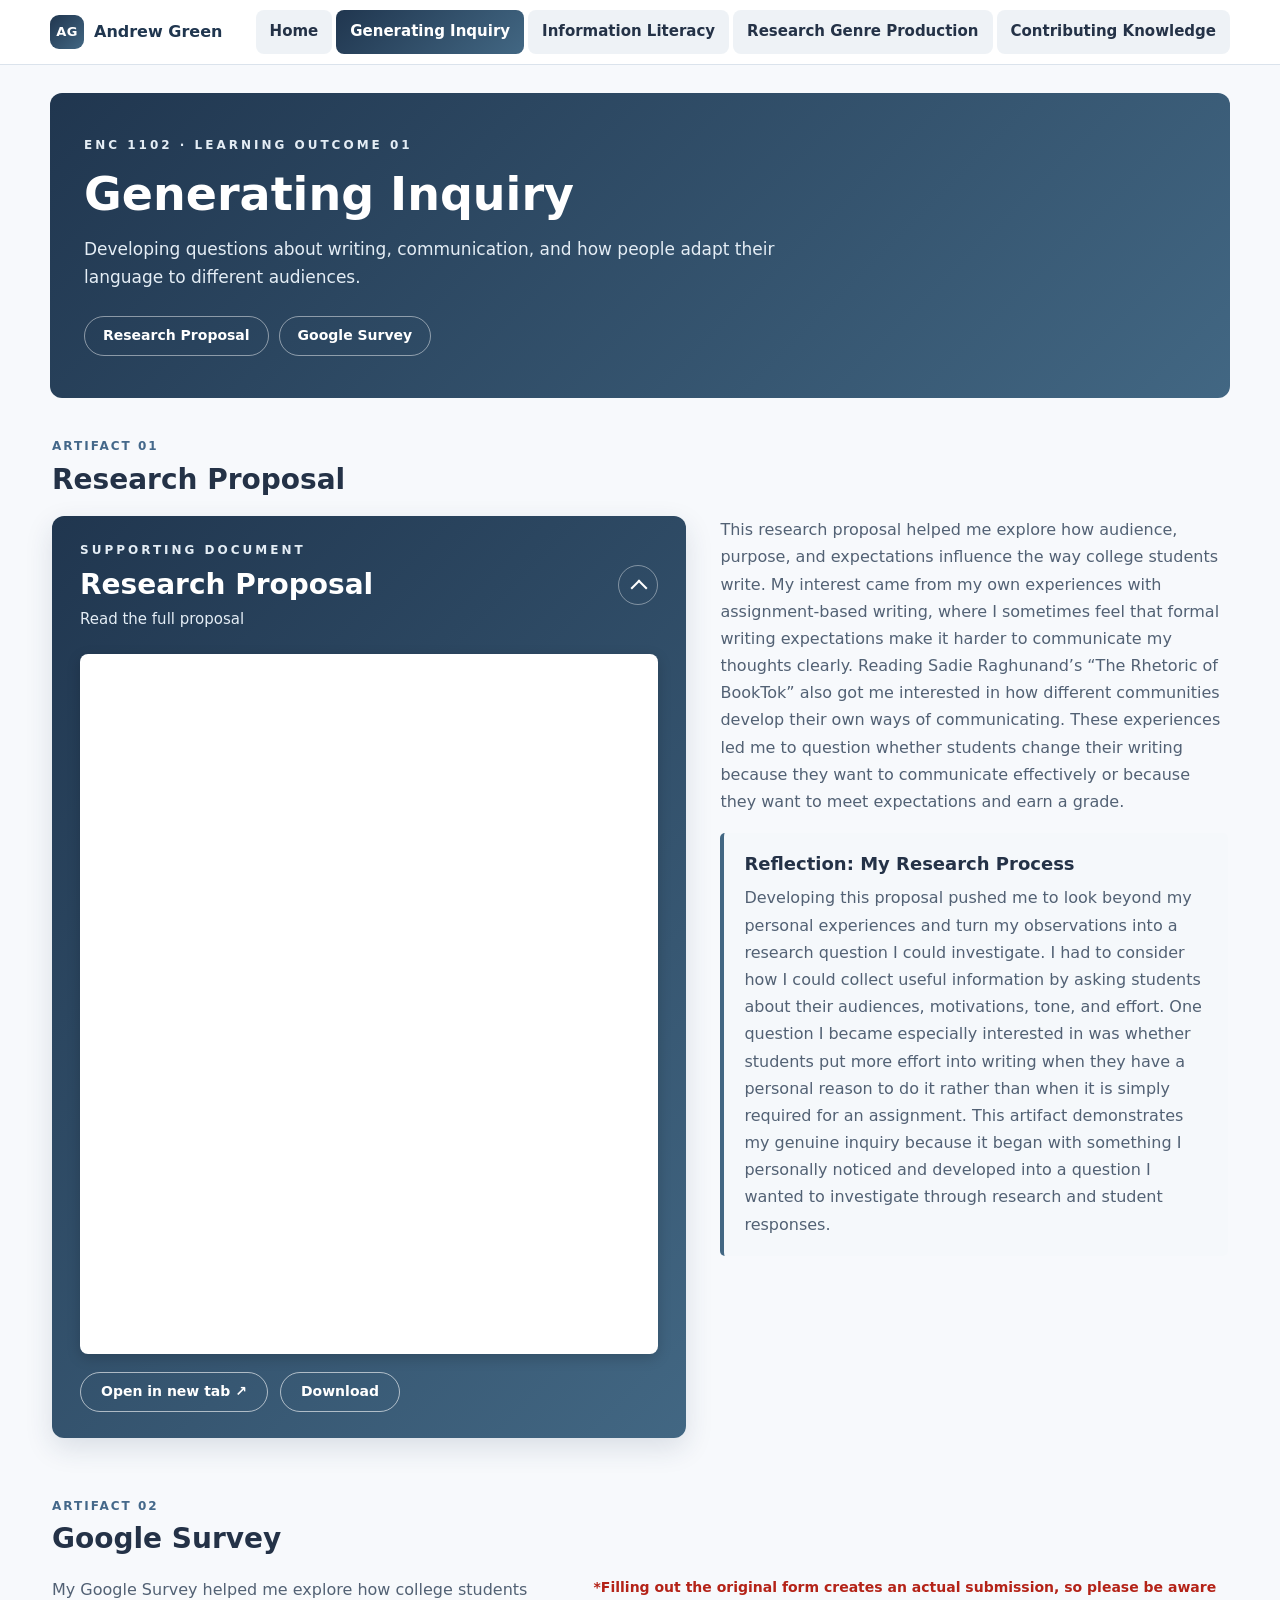
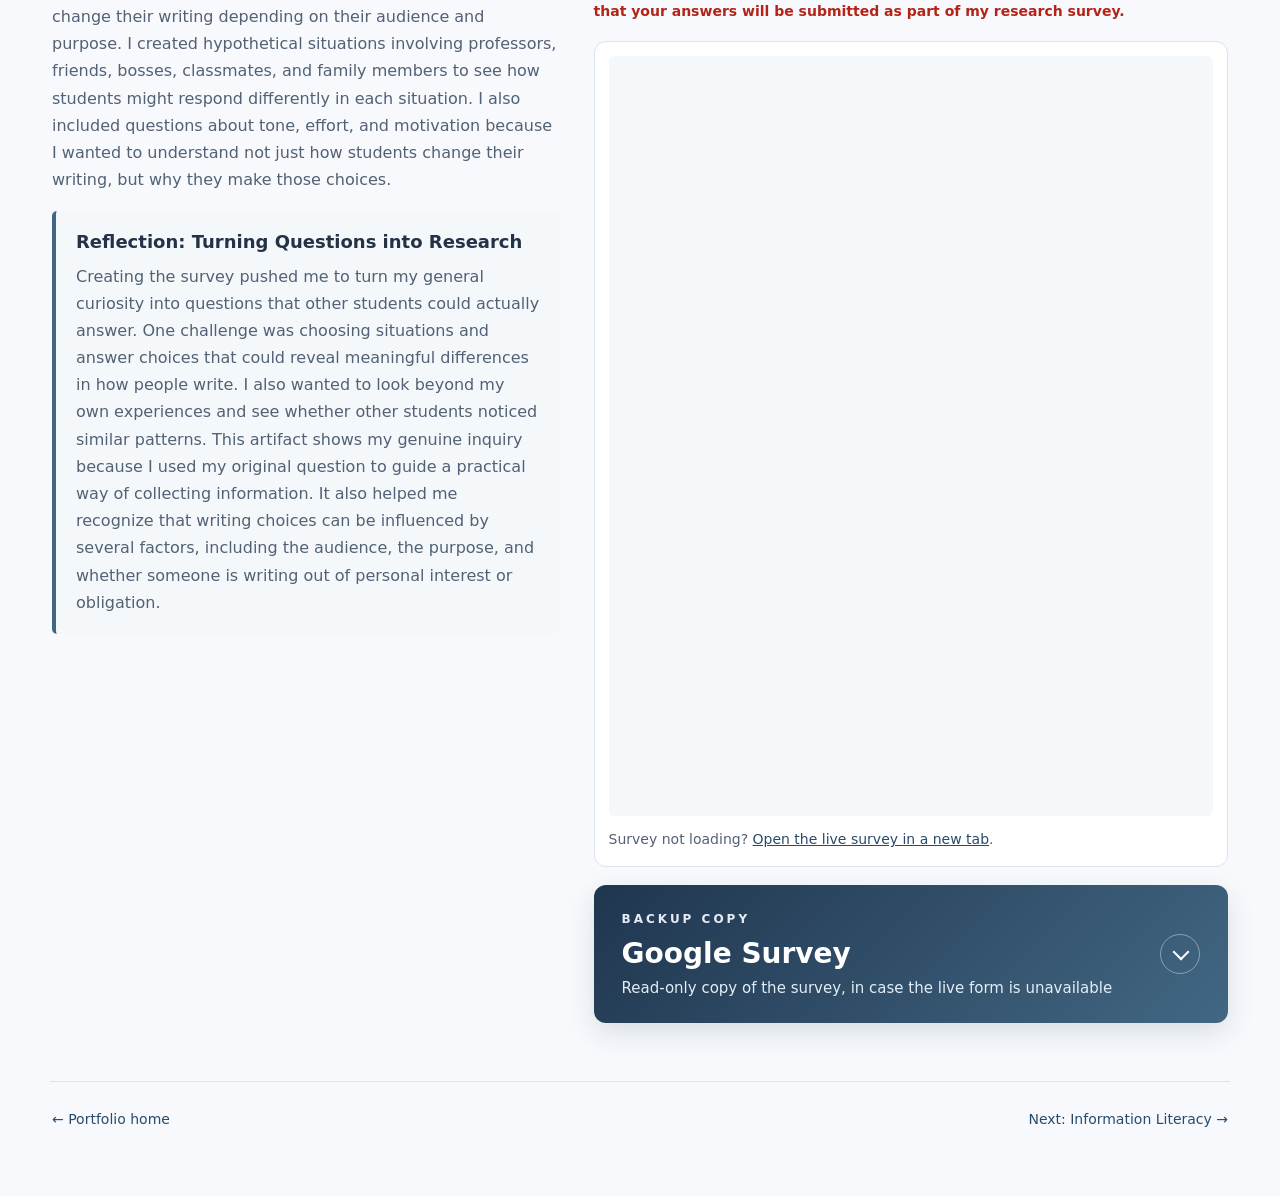
==== commit a44526c3: "added outcome 3 and 4" ====
--- a/outcome-1.html
+++ b/outcome-1.html
@@ -42,7 +42,9 @@
         <nav class="site-nav" id="site-nav" aria-label="Main">
           <a href="index.html">Home</a
           ><a href="outcome-1.html" aria-current="page">Generating Inquiry</a
-          ><a href="outcome-2.html">Information Literacy</a>
+          ><a href="outcome-2.html">Information Literacy</a
+          ><a href="outcome-3.html">Research Genre Production</a
+          ><a href="outcome-4.html">Contributing Knowledge</a>
         </nav>
       </div>
     </header>
@@ -143,7 +145,7 @@
             <p class="section-label">ARTIFACT 02</p>
             <h2 id="h-google-survey">Google Survey</h2>
           </div>
-          <div class="split">
+          <div class="split flip">
             <div class="split-media">
               <p class="notice">
                 *Filling out the original form creates an actual submission, so
--- a/style.css
+++ b/style.css
@@ -383,6 +383,18 @@
 }
 .split.two-text .artifact-description {
   margin: 0;
+}
+/* Alternate layout: document on the right, writing on the left (desktop only) */
+@media (min-width: 901px) {
+  .split.flip {
+    grid-template-columns: minmax(0, 1fr) minmax(0, 1.25fr);
+  }
+  .split.flip .split-text {
+    order: 1;
+  }
+  .split.flip .split-media {
+    order: 2;
+  }
 }
 .reflection {
   padding: 18px 20px;
